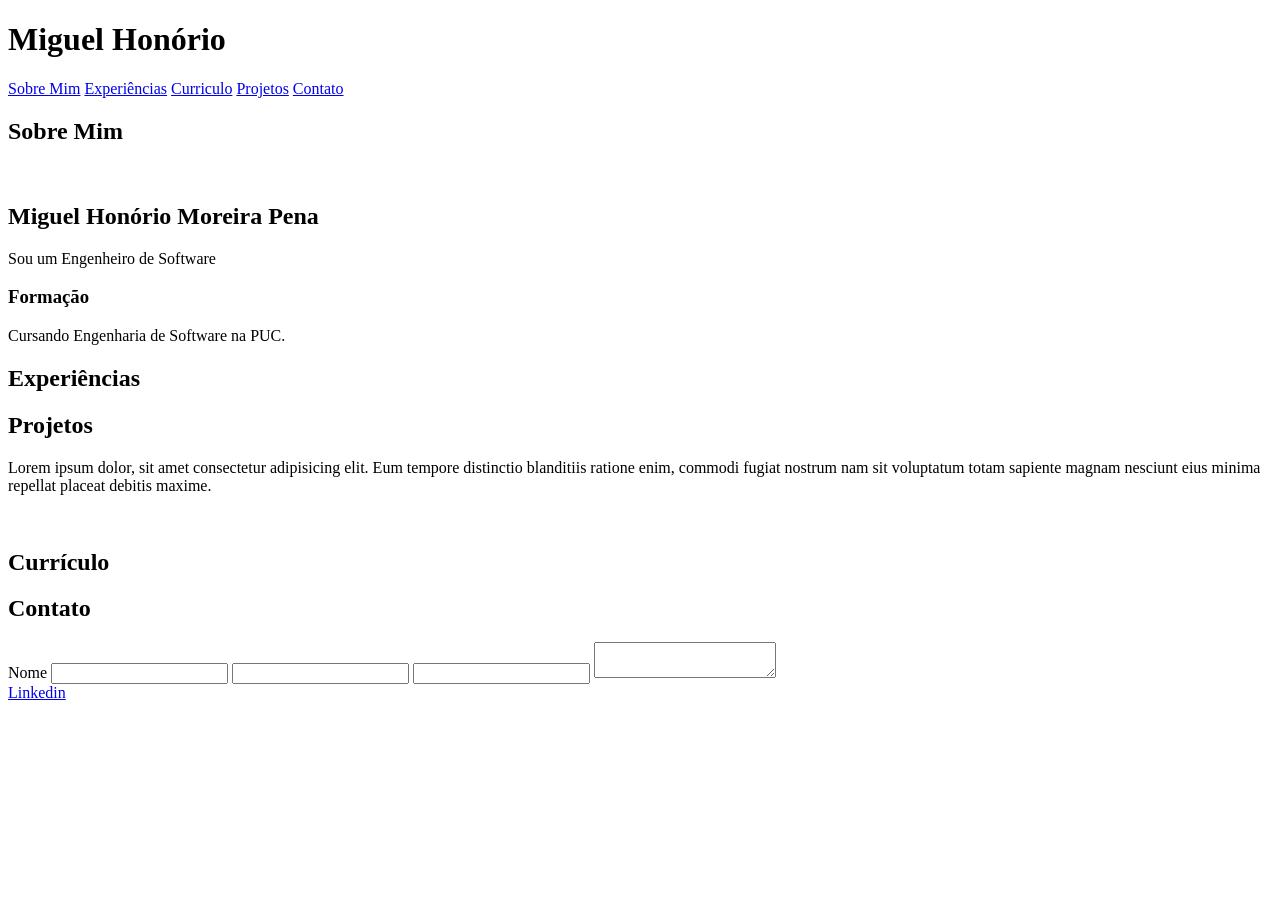
==== public/index.html @ 3c431a1f "Estrutura Inicial v1.0" ====
<!DOCTYPE html>
<html lang="en">
<head>
    <meta charset="UTF-8">
    <meta name="viewport" content="width=device-width, initial-scale=1.0">
    <title>Miguel Honorio Moreira Pena</title>

    <link rel="stylesheet" href="assets/css/style.css">
    <script src="assets/js/script.js" defer></script>
</head>
<body>
    <header>
        <h1>Miguel Honório</h1>
        <nav>
            <a href="#sobre-mim">Sobre Mim</a>
            <a href="#experiencias">Experiências</a>
            <a href="#curriculo">Curriculo</a>
            <a href="#meus-projetos">Projetos</a>
            <a href="#meu-contato">Contato</a>
        </nav>
    </header>

    <main>
        <section id="sobre-mim">
            <h2>Sobre Mim</h2>
            <img src="" alt="">
            <h2>Miguel Honório Moreira Pena</h2>
            <p>Sou um Engenheiro de Software</p>
            <h3>Formação</h3>
            <p>Cursando Engenharia de Software na PUC.</p>
        </section>

        <section id="experiencia">
            <h2>Experiências</h2>
            <div></div>
        </section>

        <section id="meus-projetos">
            <h2>Projetos</h2>
            <p>Lorem ipsum dolor, sit amet consectetur adipisicing elit. Eum tempore distinctio blanditiis ratione enim, commodi fugiat nostrum nam sit voluptatum totam sapiente magnam nesciunt eius minima repellat placeat debitis maxime.</p>
            <div>
                <img src="" alt="">
                <div>
                    <h3></h3>
                    <p></p>
                </div>
            </div>
        </section>
        
        <section id="curriculo">
            <h2>Currículo</h2>
        </section>

        <section id="meu-contato">
            <h2>Contato</h2>
            <form>
                <label for="nome">Nome</label>
                <input type="text" name="name" id="nome" required>
                <label for="email"></label>
                <input type="email" name="email" id="email" required>
                <label for="telefone"></label>
                <input type="tel" name="telefone" id="telefone" required>
                <label for="mensagem"></label>
                <textarea name="mensagem" id="mensagem" required></textarea>
            </form>
            <a href="www.linkedin.com/in/miguel-honorio">Linkedin</a>
        </section>
    </main>

    <footer>

    </footer>
</body>
</html>
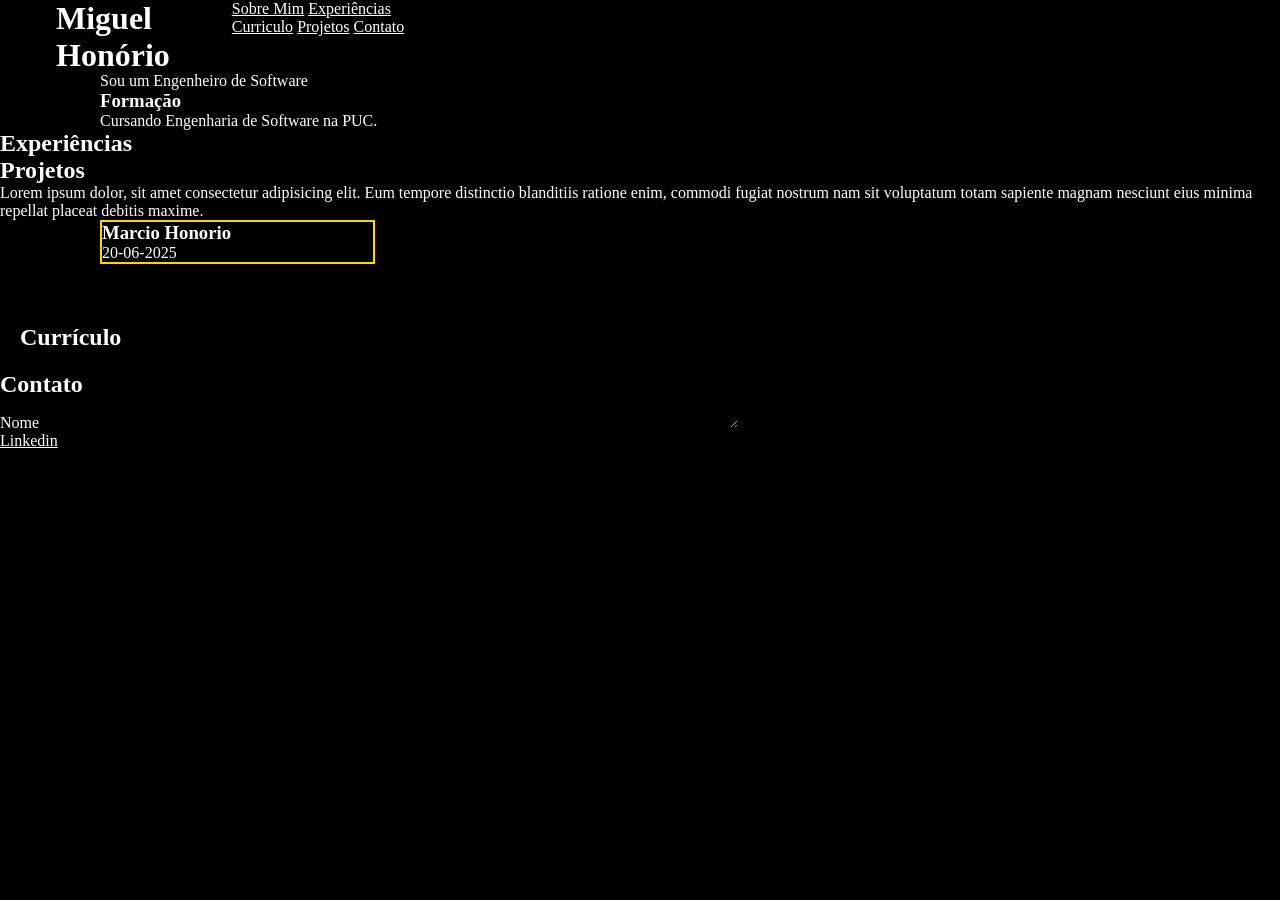
==== commit eef13e10: "Estrutura Inicial v1.2 Aula" ====
--- a/public/index.html
+++ b/public/index.html
@@ -11,23 +11,27 @@
 <body>
     <header>
         <h1>Miguel Honório</h1>
-        <nav>
-            <a href="#sobre-mim">Sobre Mim</a>
-            <a href="#experiencias">Experiências</a>
-            <a href="#curriculo">Curriculo</a>
-            <a href="#meus-projetos">Projetos</a>
-            <a href="#meu-contato">Contato</a>
-        </nav>
+        <div id="op-cabecario">
+            <nav>
+                <a href="#sobre-mim">Sobre Mim</a>
+                <a href="#experiencias">Experiências</a>
+                <a href="#curriculo">Curriculo</a>
+                <a href="#meus-projetos">Projetos</a>
+                <a href="#meu-contato">Contato</a>
+            </nav>
+        </div>
     </header>
 
     <main>
         <section id="sobre-mim">
-            <h2>Sobre Mim</h2>
-            <img src="" alt="">
-            <h2>Miguel Honório Moreira Pena</h2>
-            <p>Sou um Engenheiro de Software</p>
-            <h3>Formação</h3>
-            <p>Cursando Engenharia de Software na PUC.</p>
+            <div class="wrap">                
+                <h2>Sobre Mim</h2>
+                <img src="" alt="">
+                <h2>Miguel Honório Moreira Pena</h2>
+                <p>Sou um Engenheiro de Software</p>
+                <h3>Formação</h3>
+                <p>Cursando Engenharia de Software na PUC.</p>
+            </div>
         </section>
 
         <section id="experiencia">
@@ -38,12 +42,18 @@
         <section id="meus-projetos">
             <h2>Projetos</h2>
             <p>Lorem ipsum dolor, sit amet consectetur adipisicing elit. Eum tempore distinctio blanditiis ratione enim, commodi fugiat nostrum nam sit voluptatum totam sapiente magnam nesciunt eius minima repellat placeat debitis maxime.</p>
-            <div>
-                <img src="" alt="">
-                <div>
-                    <h3></h3>
-                    <p></p>
+            <div class="cards wrap">
+                <div class="card">
+                    <img src="" alt="">
+                    <div>
+                        <h3>Marcio Honorio</h3>
+                        <p>20-06-2025</p>
+                    </div>
                 </div>
+                <div></div>
+                <div></div>
+                <div></div>
+                <div></div>
             </div>
         </section>
         
--- a/public/assets/css/style.css
+++ b/public/assets/css/style.css
@@ -0,0 +1,57 @@
+;:root {
+    --titulo-font: font-family: "Dosis", sans-serif;
+}
+
+* {
+    border: 0;
+    margin: 0;
+    padding: 0;
+    background-color: black;
+    color: #fff;
+
+    box-sizing: border-box;
+}
+
+.wrap {
+    padding: 0 100px;
+}
+
+/* ------------------------- HEADER ------------------------- */
+
+header {
+    position: fixed;
+    
+    display: flex;
+    gap: 50px;
+
+    padding: 0 56px;
+
+}
+
+#op-cabecario {
+    display: grid;
+    grid-template-columns: 1fr 1fr 1fr 1fr 1fr;
+    gap: 10px;
+}
+
+/* ------------------------- PROJETOS ------------------------- */
+
+.cards {
+    display: grid;
+    grid-template-columns: 1fr 1fr 1fr 1f 1f;
+    gap: 10px;
+}
+
+.card {
+    display: flex;
+    border: 2px solid gold;
+    max-width: 275px;
+
+}
+
+
+/* ------------------------- CURRICULO ------------------------- */
+
+#curriculo {
+    padding: 20px;
+}
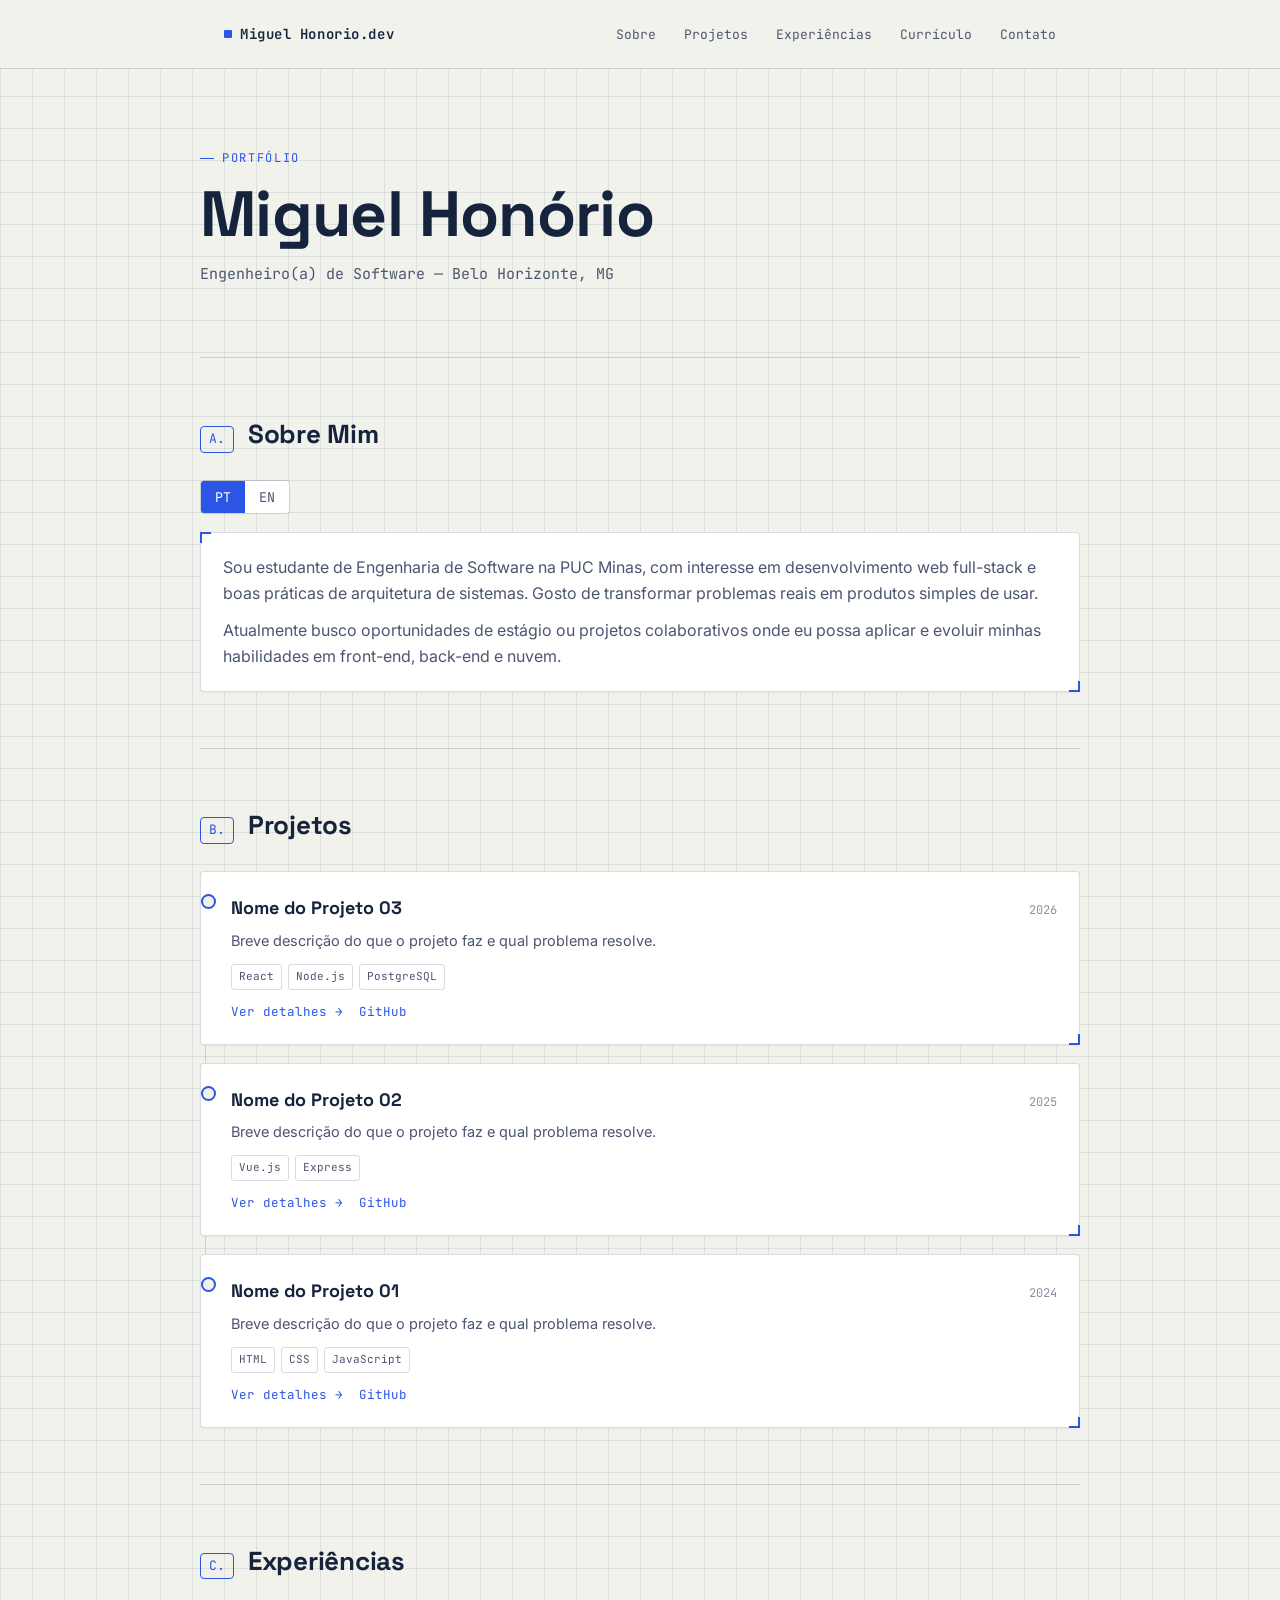
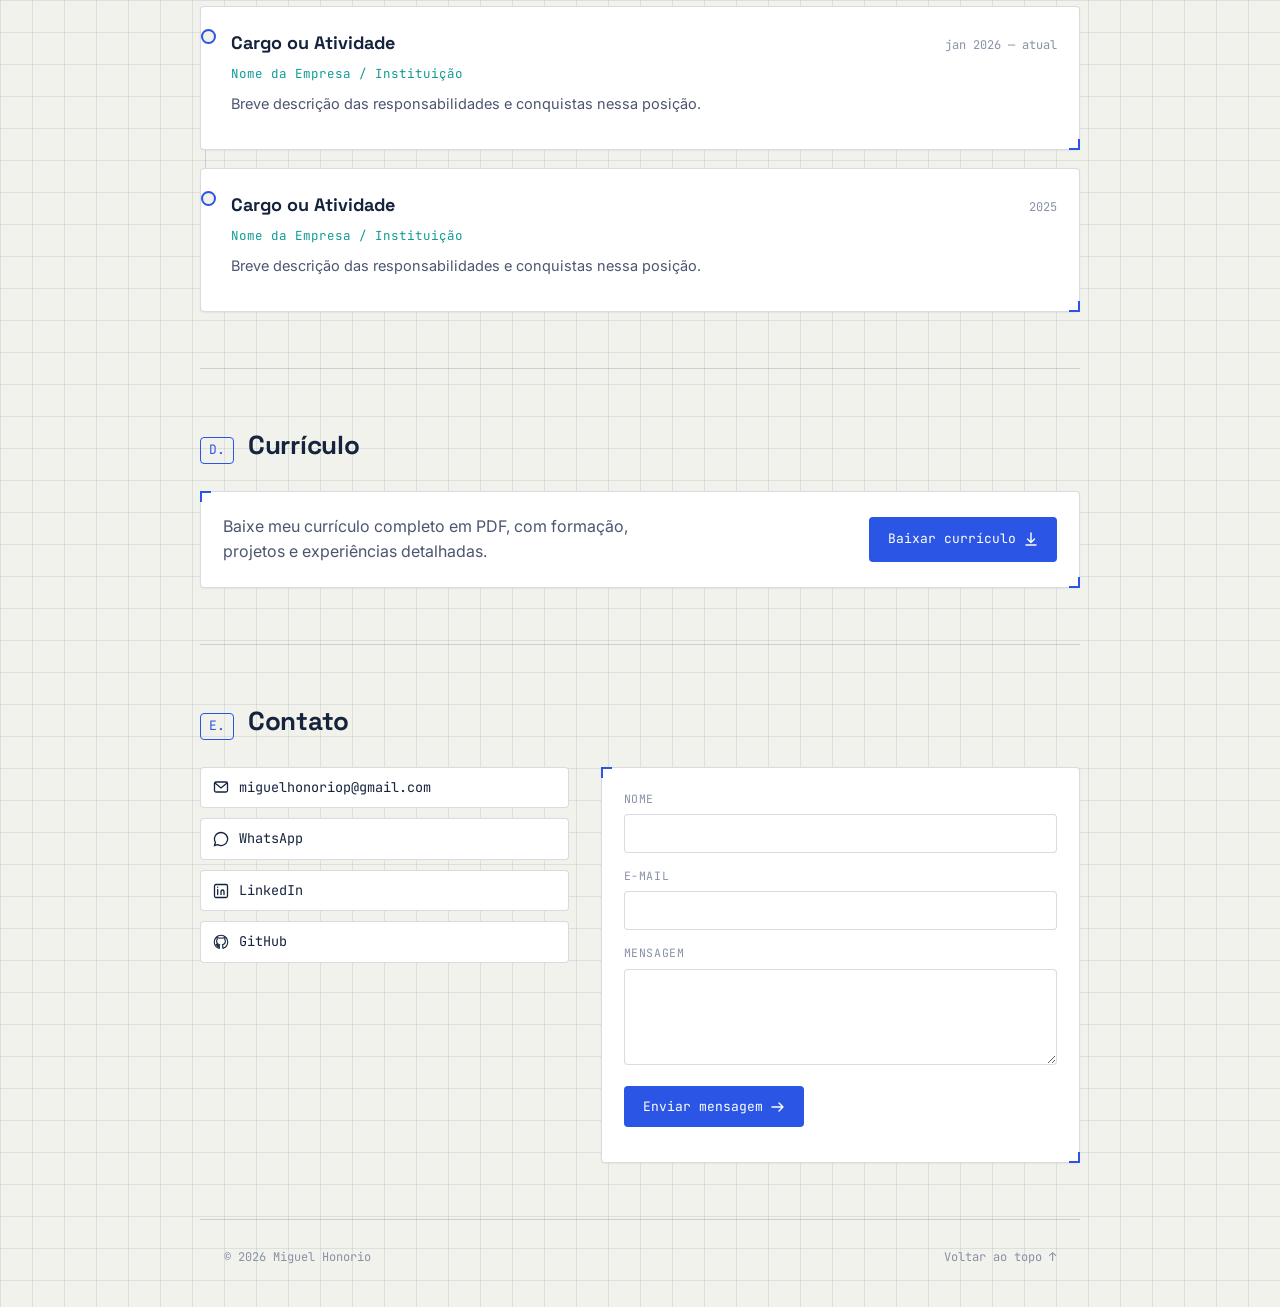
==== commit 075ac085: "Sprint II v1.0" ====
--- a/public/index.html
+++ b/public/index.html
@@ -1,84 +1,235 @@
 <!DOCTYPE html>
-<html lang="en">
+<html lang="pt-BR">
 <head>
-    <meta charset="UTF-8">
-    <meta name="viewport" content="width=device-width, initial-scale=1.0">
-    <title>Miguel Honorio Moreira Pena</title>
-
-    <link rel="stylesheet" href="assets/css/style.css">
-    <script src="assets/js/script.js" defer></script>
+<meta charset="UTF-8">
+<meta name="viewport" content="width=device-width, initial-scale=1.0">
+<title>Seu Nome — Portfólio</title>
+<meta name="description" content="Portfólio profissional de Seu Nome, engenheiro(a) de software.">
+<link rel="stylesheet" href="assets/css/style.css">
 </head>
 <body>
-    <header>
-        <h1>Miguel Honório</h1>
-        <div id="op-cabecario">
-            <nav>
-                <a href="#sobre-mim">Sobre Mim</a>
-                <a href="#experiencias">Experiências</a>
-                <a href="#curriculo">Curriculo</a>
-                <a href="#meus-projetos">Projetos</a>
-                <a href="#meu-contato">Contato</a>
-            </nav>
-        </div>
-    </header>
-
-    <main>
-        <section id="sobre-mim">
-            <div class="wrap">                
-                <h2>Sobre Mim</h2>
-                <img src="" alt="">
-                <h2>Miguel Honório Moreira Pena</h2>
-                <p>Sou um Engenheiro de Software</p>
-                <h3>Formação</h3>
-                <p>Cursando Engenharia de Software na PUC.</p>
-            </div>
-        </section>
-
-        <section id="experiencia">
-            <h2>Experiências</h2>
-            <div></div>
-        </section>
-
-        <section id="meus-projetos">
-            <h2>Projetos</h2>
-            <p>Lorem ipsum dolor, sit amet consectetur adipisicing elit. Eum tempore distinctio blanditiis ratione enim, commodi fugiat nostrum nam sit voluptatum totam sapiente magnam nesciunt eius minima repellat placeat debitis maxime.</p>
-            <div class="cards wrap">
-                <div class="card">
-                    <img src="" alt="">
-                    <div>
-                        <h3>Marcio Honorio</h3>
-                        <p>20-06-2025</p>
-                    </div>
-                </div>
-                <div></div>
-                <div></div>
-                <div></div>
-                <div></div>
-            </div>
-        </section>
-        
-        <section id="curriculo">
-            <h2>Currículo</h2>
-        </section>
-
-        <section id="meu-contato">
-            <h2>Contato</h2>
-            <form>
-                <label for="nome">Nome</label>
-                <input type="text" name="name" id="nome" required>
-                <label for="email"></label>
-                <input type="email" name="email" id="email" required>
-                <label for="telefone"></label>
-                <input type="tel" name="telefone" id="telefone" required>
-                <label for="mensagem"></label>
-                <textarea name="mensagem" id="mensagem" required></textarea>
-            </form>
-            <a href="www.linkedin.com/in/miguel-honorio">Linkedin</a>
-        </section>
-    </main>
-
-    <footer>
-
-    </footer>
+
+  <!-- CABEÇALHO -->
+  <header class="site-header" id="site-header">
+    <div class="wrap">
+      <a href="index.html" class="logo"><span class="dot"></span>Miguel Honorio.dev</a>
+      <nav>
+        <ul class="nav-links">
+          <li><a href="#sobre">Sobre</a></li>
+          <li><a href="#projetos">Projetos</a></li>
+          <li><a href="#experiencias">Experiências</a></li>
+          <li><a href="#curriculo">Currículo</a></li>
+          <li><a href="#contato">Contato</a></li>
+        </ul>
+      </nav>
+      <button class="nav-toggle" id="nav-toggle" aria-label="Abrir menu" aria-expanded="false">
+        <svg width="18" height="18" viewBox="0 0 18 18" fill="none"><path d="M2 5h14M2 9h14M2 13h14" stroke="currentColor" stroke-width="1.5" stroke-linecap="round"/></svg>
+      </button>
+    </div>
+  </header>
+
+  <!-- PORTIFÓLIO / NOME -->
+  <section class="hero wrap">
+    <span class="eyebrow">Portfólio</span>
+    <h1>Miguel Honório</h1>
+    <p class="role">Engenheiro(a) de Software — Belo Horizonte, MG</p>
+  </section>
+
+  <!-- SOBRE MIM -->
+  <section class="sheet wrap" id="sobre">
+    <div class="sheet-head">
+      <span class="sheet-index">A.</span>
+      <h2>Sobre Mim</h2>
+    </div>
+
+    <div class="lang-toggle" role="group" aria-label="Idioma da apresentação">
+      <button type="button" class="active" data-lang="pt">PT</button>
+      <button type="button" data-lang="en">EN</button>
+    </div>
+
+    <div class="card">
+      <div class="about-text" data-lang-content="pt">
+        <p>Sou estudante de Engenharia de Software na PUC Minas, com interesse em desenvolvimento
+        web full-stack e boas práticas de arquitetura de sistemas. Gosto de transformar problemas
+        reais em produtos simples de usar.</p>
+        <p>Atualmente busco oportunidades de estágio ou projetos colaborativos onde eu possa
+        aplicar e evoluir minhas habilidades em front-end, back-end e nuvem.</p>
+      </div>
+      <div class="about-text" data-lang-content="en" hidden>
+        <p>I'm a Software Engineering student at PUC Minas, interested in full-stack web
+        development and solid system architecture practices. I enjoy turning real problems into
+        products that are simple to use.</p>
+        <p>I'm currently looking for internship opportunities or collaborative projects where I
+        can apply and grow my front-end, back-end, and cloud skills.</p>
+      </div>
+    </div>
+  </section>
+
+  <!-- PROJETOS -->
+  <section class="sheet wrap" id="projetos">
+    <div class="sheet-head">
+      <span class="sheet-index">B.</span>
+      <h2>Projetos</h2>
+    </div>
+
+    <div class="timeline">
+
+      <article class="timeline-item card">
+        <div class="item-top">
+          <h3>Nome do Projeto 03</h3>
+          <span class="item-period">2026</span>
+        </div>
+        <p class="item-desc">Breve descrição do que o projeto faz e qual problema resolve.</p>
+        <div class="tags">
+          <span class="tag">React</span>
+          <span class="tag">Node.js</span>
+          <span class="tag">PostgreSQL</span>
+        </div>
+        <div class="card-links">
+          <a href="projeto.html">Ver detalhes →</a>
+          <a href="https://github.com/seu-usuario" target="_blank" rel="noopener">GitHub</a>
+        </div>
+      </article>
+
+      <article class="timeline-item card">
+        <div class="item-top">
+          <h3>Nome do Projeto 02</h3>
+          <span class="item-period">2025</span>
+        </div>
+        <p class="item-desc">Breve descrição do que o projeto faz e qual problema resolve.</p>
+        <div class="tags">
+          <span class="tag">Vue.js</span>
+          <span class="tag">Express</span>
+        </div>
+        <div class="card-links">
+          <a href="projeto.html">Ver detalhes →</a>
+          <a href="https://github.com/seu-usuario" target="_blank" rel="noopener">GitHub</a>
+        </div>
+      </article>
+
+      <article class="timeline-item card">
+        <div class="item-top">
+          <h3>Nome do Projeto 01</h3>
+          <span class="item-period">2024</span>
+        </div>
+        <p class="item-desc">Breve descrição do que o projeto faz e qual problema resolve.</p>
+        <div class="tags">
+          <span class="tag">HTML</span>
+          <span class="tag">CSS</span>
+          <span class="tag">JavaScript</span>
+        </div>
+        <div class="card-links">
+          <a href="projeto.html">Ver detalhes →</a>
+          <a href="https://github.com/seu-usuario" target="_blank" rel="noopener">GitHub</a>
+        </div>
+      </article>
+
+    </div>
+  </section>
+
+  <!-- EXPERIÊNCIAS -->
+  <section class="sheet wrap" id="experiencias">
+    <div class="sheet-head">
+      <span class="sheet-index">C.</span>
+      <h2>Experiências</h2>
+    </div>
+
+    <div class="timeline">
+
+      <article class="timeline-item card">
+        <div class="item-top">
+          <h3>Cargo ou Atividade</h3>
+          <span class="item-period">jan 2026 — atual</span>
+        </div>
+        <p class="item-sub">Nome da Empresa / Instituição</p>
+        <p class="item-desc">Breve descrição das responsabilidades e conquistas nessa posição.</p>
+      </article>
+
+      <article class="timeline-item card">
+        <div class="item-top">
+          <h3>Cargo ou Atividade</h3>
+          <span class="item-period">2025</span>
+        </div>
+        <p class="item-sub">Nome da Empresa / Instituição</p>
+        <p class="item-desc">Breve descrição das responsabilidades e conquistas nessa posição.</p>
+      </article>
+
+    </div>
+  </section>
+
+  <!-- CURRÍCULO -->
+  <section class="sheet wrap" id="curriculo">
+    <div class="sheet-head">
+      <span class="sheet-index">D.</span>
+      <h2>Currículo</h2>
+    </div>
+
+    <div class="card resume-card">
+      <p>Baixe meu currículo completo em PDF, com formação, projetos e experiências detalhadas.</p>
+      <a class="btn btn-primary" href="assets/doc/Miguel Honorio - Curriculum Vitae.pdf" download>
+        Baixar currículo
+        <svg width="14" height="14" viewBox="0 0 14 14" fill="none"><path d="M7 1v9M3.5 7 7 10.5 10.5 7M2 13h10" stroke="currentColor" stroke-width="1.4" stroke-linecap="round" stroke-linejoin="round"/></svg>
+      </a>
+    </div>
+  </section>
+
+  <!-- CONTATO -->
+  <section class="sheet wrap" id="contato">
+    <div class="sheet-head">
+      <span class="sheet-index">E.</span>
+      <h2>Contato</h2>
+    </div>
+
+    <div class="contact-grid">
+      <div class="contact-icons">
+        <a href="mailto:miguelhonoriop@gmail.com">
+          <svg width="16" height="16" viewBox="0 0 16 16" fill="none"><rect x="1.5" y="3" width="13" height="10" rx="1.5" stroke="currentColor" stroke-width="1.3"/><path d="m2 4 6 5 6-5" stroke="currentColor" stroke-width="1.3" stroke-linecap="round"/></svg>
+          miguelhonoriop@gmail.com
+        </a>
+        <a href="https://wa.me/5531986822117" target="_blank" rel="noopener">
+          <svg width="16" height="16" viewBox="0 0 16 16" fill="none"><path d="M8 1.5a6.5 6.5 0 0 0-5.6 9.8L1.5 14.5l3.3-.9A6.5 6.5 0 1 0 8 1.5Z" stroke="currentColor" stroke-width="1.3"/></svg>
+          WhatsApp
+        </a>
+        <a href="https://www.linkedin.com/in/miguel-honorio/" target="_blank" rel="noopener">
+          <svg width="16" height="16" viewBox="0 0 16 16" fill="none"><rect x="1.5" y="1.5" width="13" height="13" rx="1.5" stroke="currentColor" stroke-width="1.3"/><path d="M4.7 6.5v5M4.7 4.2v.1M8 11.5V8.7c0-1 .6-1.7 1.6-1.7 1 0 1.4.7 1.4 1.7v2.8" stroke="currentColor" stroke-width="1.3" stroke-linecap="round"/></svg>
+          LinkedIn
+        </a>
+        <a href="https://github.com/MycolH" target="_blank" rel="noopener">
+          <svg width="16" height="16" viewBox="0 0 16 16" fill="none"><path d="M8 1.3A6.7 6.7 0 0 0 1.3 8c0 3 1.9 5.4 4.6 6.3.3.1.5-.1.5-.4v-1.4c-1.9.4-2.3-.8-2.3-.8-.3-.8-.7-1-.7-1-.6-.4 0-.4 0-.4.7 0 1 .7 1 .7.6 1 1.5.7 1.9.6.1-.5.3-.7.4-.9-1.5-.2-3.1-.8-3.1-3.4 0-.8.3-1.4.7-1.9-.1-.2-.3-.9.1-1.9 0 0 .6-.2 1.9.7a6.6 6.6 0 0 1 3.4 0c1.3-.9 1.9-.7 1.9-.7.4 1 .2 1.7.1 1.9.4.5.7 1.1.7 1.9 0 2.6-1.6 3.2-3.1 3.4.2.2.5.6.5 1.3v1.9c0 .3.2.5.5.4A6.7 6.7 0 0 0 14.7 8 6.7 6.7 0 0 0 8 1.3Z" stroke="currentColor" stroke-width="1.1" stroke-linejoin="round"/></svg>
+          GitHub
+        </a>
+      </div>
+
+      <form class="card" id="contact-form" novalidate>
+        <div class="form-field">
+          <label for="name">Nome</label>
+          <input type="text" id="name" name="name" required autocomplete="name">
+        </div>
+        <div class="form-field">
+          <label for="email">E-mail</label>
+          <input type="email" id="email" name="email" required autocomplete="email">
+        </div>
+        <div class="form-field">
+          <label for="message">Mensagem</label>
+          <textarea id="message" name="message" required></textarea>
+        </div>
+        <button type="submit" class="btn btn-primary">
+          Enviar mensagem
+          <svg width="14" height="14" viewBox="0 0 14 14" fill="none"><path d="M1 7h11M8 3l4 4-4 4" stroke="currentColor" stroke-width="1.4" stroke-linecap="round" stroke-linejoin="round"/></svg>
+        </button>
+        <p class="form-note" id="form-note"></p>
+      </form>
+    </div>
+  </section>
+
+  <!-- FOOTER -->
+  <footer class="site-footer">
+    <div class="wrap">
+      <span>© 2026 Miguel Honorio</span>
+      <a href="#site-header">Voltar ao topo ↑</a>
+    </div>
+  </footer>
+
+  <script src="assets/js/script.js"></script>
 </body>
 </html>
--- a/public/assets/css/style.css
+++ b/public/assets/css/style.css
@@ -1,57 +1,582 @@
-;:root {
-    --titulo-font: font-family: "Dosis", sans-serif;
-}
-
-* {
-    border: 0;
-    margin: 0;
-    padding: 0;
-    background-color: black;
-    color: #fff;
-
-    box-sizing: border-box;
-}
+/* =========================================================
+   PORTFÓLIO — tema "prancheta técnica"
+   Paleta: papel de desenho + tinta azul de projeto
+   ========================================================= */
+
+@import url('https://fonts.googleapis.com/css2?family=Space+Grotesk:wght@500;600;700&family=Inter:wght@400;500;600&family=JetBrains+Mono:wght@400;500;600&display=swap');
+
+:root {
+  --paper: #F1F2EC;
+  --paper-line: rgba(22, 35, 61, 0.09);
+  --paper-line-strong: rgba(22, 35, 61, 0.16);
+  --ink: #16233D;
+  --ink-soft: #4C5670;
+  --ink-faint: #8891A5;
+  --white: #FFFFFF;
+  --blue: #2A55E5;
+  --blue-dark: #1B3AA8;
+  --teal: #0E9C93;
+  --card-shadow: 0 1px 2px rgba(22, 35, 61, 0.06);
+
+  --font-display: 'Space Grotesk', sans-serif;
+  --font-body: 'Inter', sans-serif;
+  --font-mono: 'JetBrains Mono', monospace;
+
+  --maxw: 880px;
+  --radius: 4px;
+}
+
+* { box-sizing: border-box; }
+
+html { scroll-behavior: smooth; }
+
+body {
+  margin: 0;
+  background:
+    linear-gradient(var(--paper-line) 1px, transparent 1px) 0 0 / 100% 32px,
+    linear-gradient(90deg, var(--paper-line) 1px, transparent 1px) 0 0 / 32px 100%,
+    var(--paper);
+  color: var(--ink);
+  font-family: var(--font-body);
+  font-size: 16px;
+  line-height: 1.6;
+  -webkit-font-smoothing: antialiased;
+}
+
+a { color: inherit; }
+
+img { max-width: 100%; display: block; }
+
+button, input, textarea { font-family: inherit; }
+
+:focus-visible {
+  outline: 2px solid var(--blue);
+  outline-offset: 3px;
+}
+
+@media (prefers-reduced-motion: reduce) {
+  * { animation: none !important; transition: none !important; }
+  html { scroll-behavior: auto; }
+}
+
+/* ---------- utilitários ---------- */
 
 .wrap {
-    padding: 0 100px;
-}
-
-/* ------------------------- HEADER ------------------------- */
-
-header {
-    position: fixed;
-    
+  max-width: var(--maxw);
+  margin: 0 auto;
+  padding: 0 24px;
+}
+
+.eyebrow {
+  font-family: var(--font-mono);
+  font-size: 12px;
+  letter-spacing: 0.14em;
+  text-transform: uppercase;
+  color: var(--blue);
+  display: inline-flex;
+  align-items: center;
+  gap: 8px;
+}
+
+.eyebrow::before {
+  content: '';
+  width: 14px;
+  height: 1px;
+  background: var(--blue);
+  display: inline-block;
+}
+
+/* ---------- cabeçalho / nav ---------- */
+
+.site-header {
+  position: sticky;
+  top: 0;
+  z-index: 50;
+  background: rgba(241, 242, 236, 0.92);
+  backdrop-filter: blur(6px);
+  border-bottom: 1px solid var(--paper-line-strong);
+}
+
+.site-header .wrap {
+  display: flex;
+  align-items: center;
+  justify-content: space-between;
+  height: 68px;
+}
+
+.logo {
+  font-family: var(--font-mono);
+  font-weight: 600;
+  font-size: 14px;
+  letter-spacing: 0.04em;
+  text-decoration: none;
+  color: var(--ink);
+  display: flex;
+  align-items: center;
+  gap: 8px;
+}
+
+.logo .dot {
+  width: 8px;
+  height: 8px;
+  background: var(--blue);
+  border-radius: 1px;
+  display: inline-block;
+}
+
+.nav-links {
+  display: flex;
+  gap: 28px;
+  list-style: none;
+  margin: 0;
+  padding: 0;
+}
+
+.nav-links a {
+  font-family: var(--font-mono);
+  font-size: 13px;
+  text-decoration: none;
+  color: var(--ink-soft);
+  transition: color 0.15s ease;
+}
+
+.nav-links a:hover { color: var(--blue); }
+
+.nav-toggle {
+  display: none;
+  background: none;
+  border: 1px solid var(--paper-line-strong);
+  border-radius: var(--radius);
+  width: 38px;
+  height: 38px;
+  cursor: pointer;
+  color: var(--ink);
+}
+
+/* ---------- hero ---------- */
+
+.hero {
+  padding: 72px 0 56px;
+  border-bottom: 1px solid var(--paper-line-strong);
+}
+
+.hero h1 {
+  font-family: var(--font-display);
+  font-size: clamp(40px, 7vw, 64px);
+  line-height: 1.02;
+  margin: 14px 0 12px;
+  letter-spacing: -0.01em;
+}
+
+.hero .role {
+  font-family: var(--font-mono);
+  font-size: 15px;
+  color: var(--ink-soft);
+}
+
+/* ---------- sheet section (label A / B / C...) ---------- */
+
+.sheet {
+  padding: 56px 0;
+  border-bottom: 1px solid var(--paper-line-strong);
+}
+
+.sheet-head {
+  display: flex;
+  align-items: baseline;
+  gap: 14px;
+  margin-bottom: 24px;
+}
+
+.sheet-index {
+  font-family: var(--font-mono);
+  font-size: 13px;
+  color: var(--blue);
+  border: 1px solid var(--blue);
+  border-radius: var(--radius);
+  padding: 2px 8px;
+  flex: none;
+}
+
+.sheet-head h2 {
+  font-family: var(--font-display);
+  font-size: 26px;
+  margin: 0;
+  letter-spacing: -0.01em;
+}
+
+/* ---------- card com marcas de canto (drafting corners) ---------- */
+
+.card {
+  position: relative;
+  background: var(--white);
+  border: 1px solid var(--paper-line-strong);
+  border-radius: var(--radius);
+  box-shadow: var(--card-shadow);
+  padding: 22px;
+}
+
+.card::before,
+.card::after {
+  content: '';
+  position: absolute;
+  width: 9px;
+  height: 9px;
+  border-top: 2px solid var(--blue);
+  border-left: 2px solid var(--blue);
+  top: -1px;
+  left: -1px;
+}
+
+.card::after {
+  top: auto;
+  left: auto;
+  bottom: -1px;
+  right: -1px;
+  border-top: none;
+  border-left: none;
+  border-bottom: 2px solid var(--blue);
+  border-right: 2px solid var(--blue);
+}
+
+/* ---------- sobre mim ---------- */
+
+.lang-toggle {
+  display: inline-flex;
+  border: 1px solid var(--paper-line-strong);
+  border-radius: var(--radius);
+  overflow: hidden;
+  margin-bottom: 18px;
+  font-family: var(--font-mono);
+  font-size: 12px;
+}
+
+.lang-toggle button {
+  border: none;
+  background: var(--white);
+  color: var(--ink-soft);
+  padding: 7px 14px;
+  cursor: pointer;
+}
+
+.lang-toggle button.active {
+  background: var(--blue);
+  color: var(--white);
+}
+
+.about-text[hidden] { display: none; }
+
+.about-text p { margin: 0 0 12px; color: var(--ink-soft); }
+.about-text p:last-child { margin-bottom: 0; }
+
+/* ---------- timeline (projetos / experiências) ---------- */
+
+.timeline {
+  position: relative;
+  display: grid;
+  gap: 18px;
+}
+
+.timeline::before {
+  content: '';
+  position: absolute;
+  left: 5px;
+  top: 6px;
+  bottom: 6px;
+  width: 1px;
+  background: var(--paper-line-strong);
+}
+
+.timeline-item {
+  position: relative;
+  padding-left: 30px;
+}
+
+.timeline-item::before {
+  content: '';
+  position: absolute;
+  left: 0px;
+  top: 22px;
+  width: 11px;
+  height: 11px;
+  border-radius: 50%;
+  background: var(--paper);
+  border: 2px solid var(--blue);
+}
+
+.item-top {
+  display: flex;
+  flex-wrap: wrap;
+  align-items: baseline;
+  justify-content: space-between;
+  gap: 8px;
+  margin-bottom: 6px;
+}
+
+.item-top h3 {
+  font-family: var(--font-display);
+  font-size: 18px;
+  margin: 0;
+}
+
+.item-period {
+  font-family: var(--font-mono);
+  font-size: 12px;
+  color: var(--ink-faint);
+}
+
+.item-sub {
+  font-family: var(--font-mono);
+  font-size: 12.5px;
+  color: var(--teal);
+  margin: 0 0 8px;
+}
+
+.item-desc {
+  color: var(--ink-soft);
+  margin: 0 0 12px;
+  font-size: 14.5px;
+}
+
+.tags {
+  display: flex;
+  flex-wrap: wrap;
+  gap: 6px;
+  margin-bottom: 12px;
+}
+
+.tag {
+  font-family: var(--font-mono);
+  font-size: 11px;
+  color: var(--ink-soft);
+  border: 1px solid var(--paper-line-strong);
+  border-radius: 3px;
+  padding: 3px 7px;
+}
+
+.card-links {
+  display: flex;
+  gap: 16px;
+  flex-wrap: wrap;
+}
+
+.card-links a {
+  font-family: var(--font-mono);
+  font-size: 12.5px;
+  color: var(--blue);
+  text-decoration: none;
+  display: inline-flex;
+  align-items: center;
+  gap: 5px;
+}
+
+.card-links a:hover { text-decoration: underline; }
+
+/* ---------- currículo ---------- */
+
+.resume-card {
+  display: flex;
+  align-items: center;
+  justify-content: space-between;
+  gap: 16px;
+  flex-wrap: wrap;
+}
+
+.resume-card p { margin: 0; color: var(--ink-soft); max-width: 46ch; }
+
+/* ---------- botões ---------- */
+
+.btn {
+  font-family: var(--font-mono);
+  font-size: 13px;
+  text-decoration: none;
+  border-radius: var(--radius);
+  padding: 11px 18px;
+  display: inline-flex;
+  align-items: center;
+  gap: 8px;
+  cursor: pointer;
+  border: 1px solid transparent;
+  transition: transform 0.12s ease, background 0.15s ease;
+}
+
+.btn-primary {
+  background: var(--blue);
+  color: var(--white);
+}
+
+.btn-primary:hover { background: var(--blue-dark); }
+
+.btn-ghost {
+  background: transparent;
+  border-color: var(--paper-line-strong);
+  color: var(--ink);
+}
+
+.btn-ghost:hover { border-color: var(--blue); color: var(--blue); }
+
+.btn:active { transform: translateY(1px); }
+
+/* ---------- contato ---------- */
+
+.contact-grid {
+  display: grid;
+  grid-template-columns: 1fr 1.3fr;
+  gap: 32px;
+}
+
+.contact-icons {
+  display: grid;
+  gap: 10px;
+  align-content: start;
+}
+
+.contact-icons a {
+  display: flex;
+  align-items: center;
+  gap: 10px;
+  text-decoration: none;
+  color: var(--ink);
+  font-family: var(--font-mono);
+  font-size: 13.5px;
+  padding: 9px 12px;
+  border: 1px solid var(--paper-line-strong);
+  border-radius: var(--radius);
+  background: var(--white);
+  transition: border-color 0.15s ease, color 0.15s ease;
+}
+
+.contact-icons a:hover { border-color: var(--blue); color: var(--blue); }
+
+.contact-icons svg { flex: none; }
+
+.form-field { margin-bottom: 14px; }
+
+.form-field label {
+  display: block;
+  font-family: var(--font-mono);
+  font-size: 11.5px;
+  letter-spacing: 0.05em;
+  text-transform: uppercase;
+  color: var(--ink-faint);
+  margin-bottom: 6px;
+}
+
+.form-field input,
+.form-field textarea {
+  width: 100%;
+  border: 1px solid var(--paper-line-strong);
+  border-radius: var(--radius);
+  padding: 10px 12px;
+  font-size: 14.5px;
+  color: var(--ink);
+  background: var(--white);
+}
+
+.form-field textarea { resize: vertical; min-height: 96px; }
+
+.form-note {
+  font-size: 12.5px;
+  color: var(--ink-faint);
+  margin-top: 10px;
+}
+
+.form-note[data-state="ok"] { color: var(--teal); }
+
+/* ---------- rodapé ---------- */
+
+.site-footer {
+  padding: 28px 0 40px;
+}
+
+.site-footer .wrap {
+  display: flex;
+  justify-content: space-between;
+  align-items: center;
+  flex-wrap: wrap;
+  gap: 10px;
+  font-family: var(--font-mono);
+  font-size: 12px;
+  color: var(--ink-faint);
+}
+
+.site-footer a { color: var(--ink-faint); text-decoration: none; }
+.site-footer a:hover { color: var(--blue); }
+
+/* ---------- página de projeto individual ---------- */
+
+.project-hero {
+  padding: 48px 0 8px;
+}
+
+.back-link {
+  font-family: var(--font-mono);
+  font-size: 12.5px;
+  color: var(--ink-soft);
+  text-decoration: none;
+  display: inline-flex;
+  align-items: center;
+  gap: 6px;
+  margin-bottom: 22px;
+}
+
+.back-link:hover { color: var(--blue); }
+
+.project-hero h1 {
+  font-family: var(--font-display);
+  font-size: clamp(32px, 5vw, 46px);
+  margin: 6px 0 0;
+  letter-spacing: -0.01em;
+}
+
+.project-media {
+  aspect-ratio: 16 / 9;
+  width: 100%;
+  border-radius: var(--radius);
+  border: 1px solid var(--paper-line-strong);
+  background:
+    repeating-linear-gradient(45deg, var(--white), var(--white) 10px, #EAEAE2 10px, #EAEAE2 20px);
+  display: flex;
+  align-items: center;
+  justify-content: center;
+  color: var(--ink-faint);
+  font-family: var(--font-mono);
+  font-size: 13px;
+  text-align: center;
+  overflow: hidden;
+}
+
+.project-media img,
+.project-media video { width: 100%; height: 100%; object-fit: cover; }
+
+.tech-list {
+  display: flex;
+  flex-wrap: wrap;
+  gap: 8px;
+}
+
+.tech-list .tag { font-size: 12.5px; padding: 5px 10px; }
+
+/* ---------- responsivo ---------- */
+
+@media (max-width: 720px) {
+  .nav-links { display: none; }
+  .nav-toggle { display: inline-flex; align-items: center; justify-content: center; }
+
+  .site-header.nav-open .nav-links {
     display: flex;
-    gap: 50px;
-
-    padding: 0 56px;
-
-}
-
-#op-cabecario {
-    display: grid;
-    grid-template-columns: 1fr 1fr 1fr 1fr 1fr;
-    gap: 10px;
-}
-
-/* ------------------------- PROJETOS ------------------------- */
-
-.cards {
-    display: grid;
-    grid-template-columns: 1fr 1fr 1fr 1f 1f;
-    gap: 10px;
-}
-
-.card {
-    display: flex;
-    border: 2px solid gold;
-    max-width: 275px;
-
-}
-
-
-/* ------------------------- CURRICULO ------------------------- */
-
-#curriculo {
-    padding: 20px;
-}+    flex-direction: column;
+    position: absolute;
+    top: 68px;
+    left: 0;
+    right: 0;
+    background: var(--paper);
+    border-bottom: 1px solid var(--paper-line-strong);
+    padding: 16px 24px 22px;
+    gap: 16px;
+  }
+
+  .contact-grid { grid-template-columns: 1fr; }
+
+  .resume-card { flex-direction: column; align-items: flex-start; }
+}
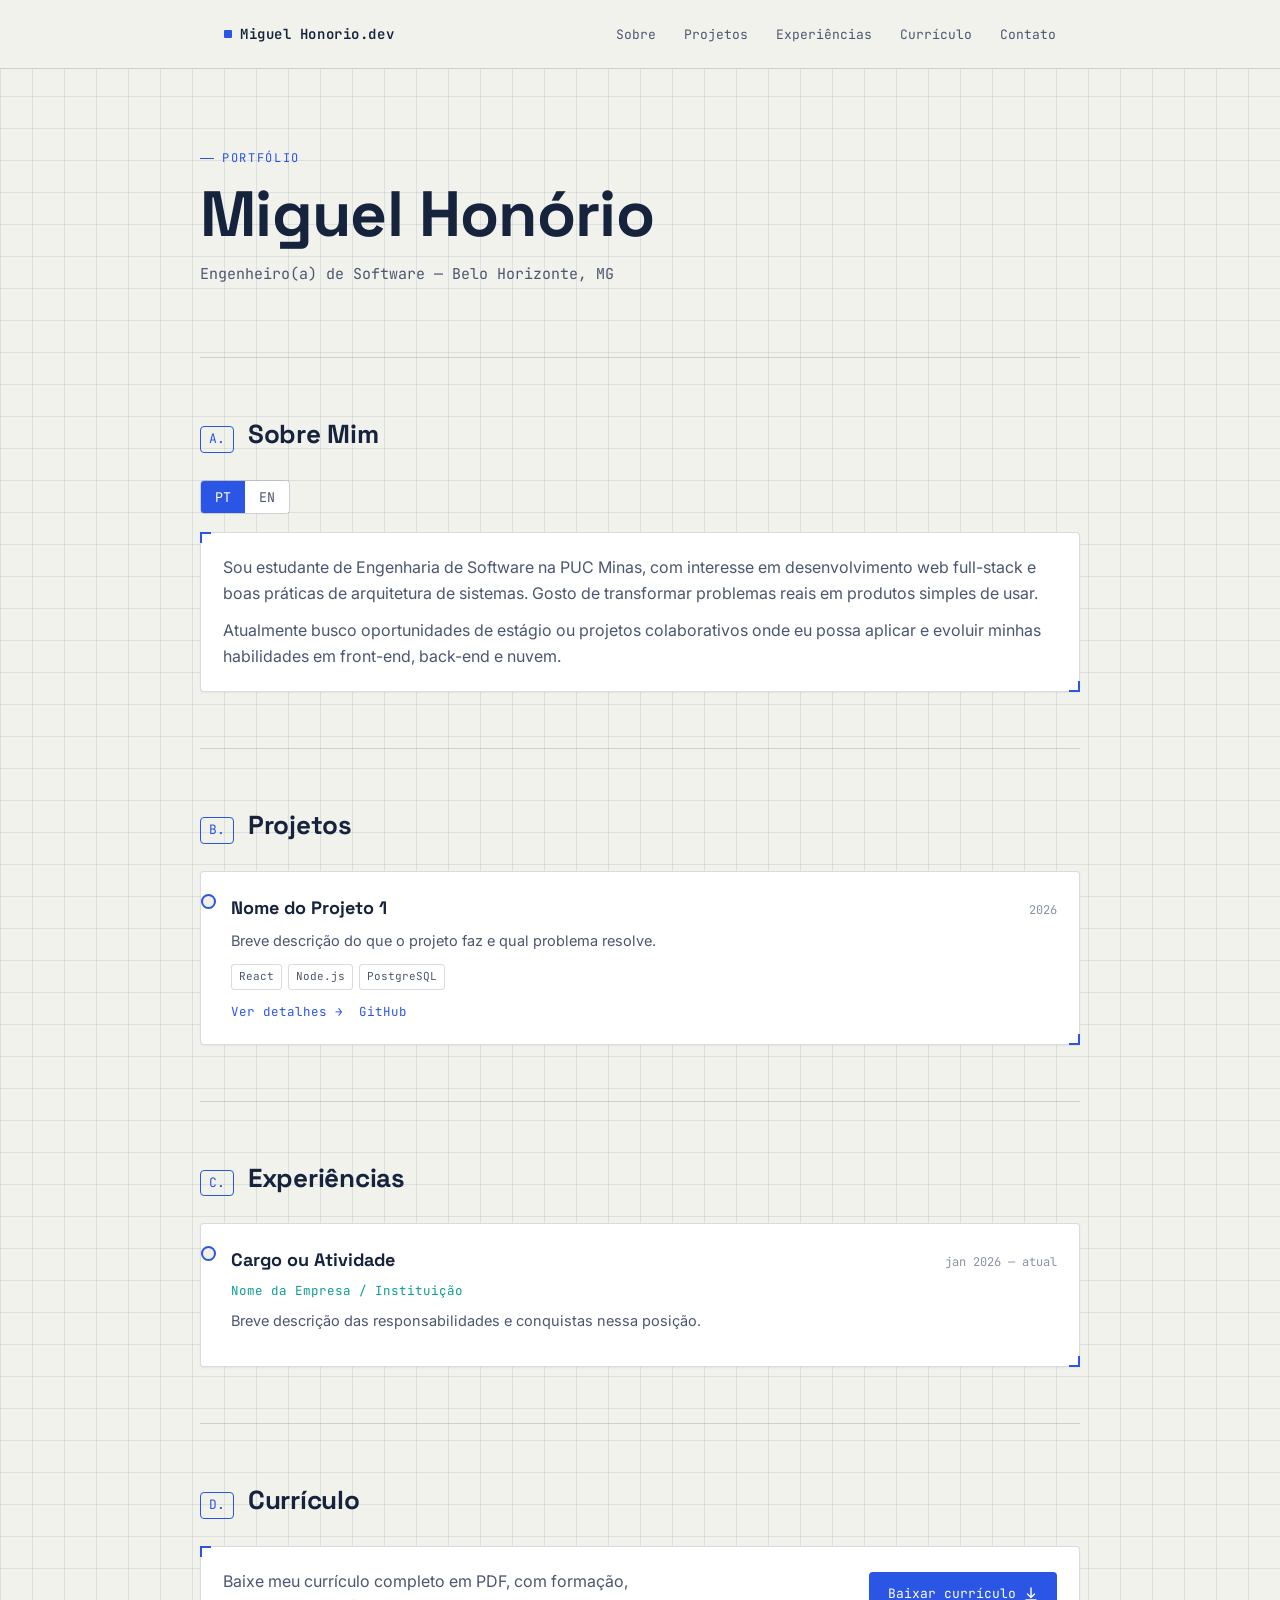
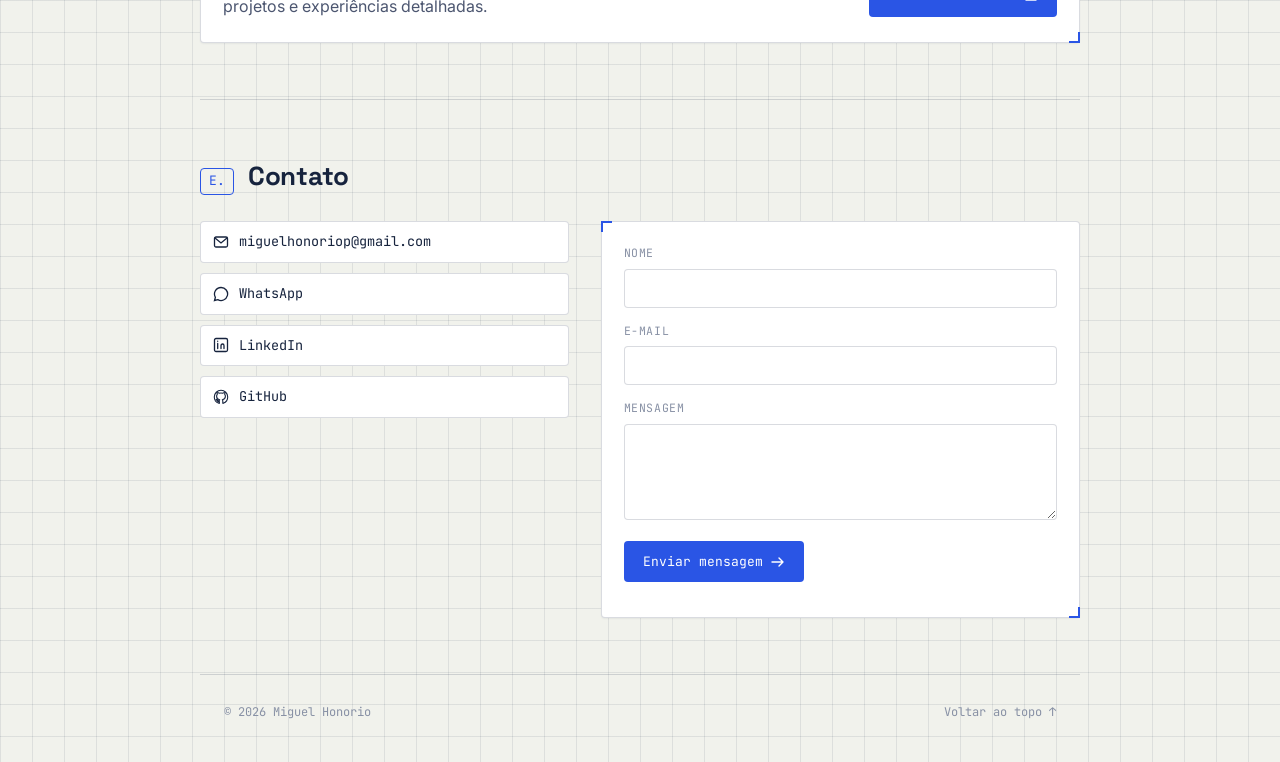
==== commit 5cbbe994: "Ajustes Sprint II Aula" ====
--- a/public/index.html
+++ b/public/index.html
@@ -3,7 +3,7 @@
 <head>
 <meta charset="UTF-8">
 <meta name="viewport" content="width=device-width, initial-scale=1.0">
-<title>Seu Nome — Portfólio</title>
+<title>Miguel — Portfólio</title>
 <meta name="description" content="Portfólio profissional de Seu Nome, engenheiro(a) de software.">
 <link rel="stylesheet" href="assets/css/style.css">
 </head>
@@ -71,12 +71,10 @@
       <span class="sheet-index">B.</span>
       <h2>Projetos</h2>
     </div>
-
     <div class="timeline">
-
       <article class="timeline-item card">
         <div class="item-top">
-          <h3>Nome do Projeto 03</h3>
+          <h3>Nome do Projeto 1</h3>
           <span class="item-period">2026</span>
         </div>
         <p class="item-desc">Breve descrição do que o projeto faz e qual problema resolve.</p>
@@ -90,40 +88,6 @@
           <a href="https://github.com/seu-usuario" target="_blank" rel="noopener">GitHub</a>
         </div>
       </article>
-
-      <article class="timeline-item card">
-        <div class="item-top">
-          <h3>Nome do Projeto 02</h3>
-          <span class="item-period">2025</span>
-        </div>
-        <p class="item-desc">Breve descrição do que o projeto faz e qual problema resolve.</p>
-        <div class="tags">
-          <span class="tag">Vue.js</span>
-          <span class="tag">Express</span>
-        </div>
-        <div class="card-links">
-          <a href="projeto.html">Ver detalhes →</a>
-          <a href="https://github.com/seu-usuario" target="_blank" rel="noopener">GitHub</a>
-        </div>
-      </article>
-
-      <article class="timeline-item card">
-        <div class="item-top">
-          <h3>Nome do Projeto 01</h3>
-          <span class="item-period">2024</span>
-        </div>
-        <p class="item-desc">Breve descrição do que o projeto faz e qual problema resolve.</p>
-        <div class="tags">
-          <span class="tag">HTML</span>
-          <span class="tag">CSS</span>
-          <span class="tag">JavaScript</span>
-        </div>
-        <div class="card-links">
-          <a href="projeto.html">Ver detalhes →</a>
-          <a href="https://github.com/seu-usuario" target="_blank" rel="noopener">GitHub</a>
-        </div>
-      </article>
-
     </div>
   </section>
 
@@ -144,16 +108,6 @@
         <p class="item-sub">Nome da Empresa / Instituição</p>
         <p class="item-desc">Breve descrição das responsabilidades e conquistas nessa posição.</p>
       </article>
-
-      <article class="timeline-item card">
-        <div class="item-top">
-          <h3>Cargo ou Atividade</h3>
-          <span class="item-period">2025</span>
-        </div>
-        <p class="item-sub">Nome da Empresa / Instituição</p>
-        <p class="item-desc">Breve descrição das responsabilidades e conquistas nessa posição.</p>
-      </article>
-
     </div>
   </section>
 
@@ -200,25 +154,59 @@
         </a>
       </div>
 
-      <form class="card" id="contact-form" novalidate>
-        <div class="form-field">
-          <label for="name">Nome</label>
-          <input type="text" id="name" name="name" required autocomplete="name">
-        </div>
-        <div class="form-field">
-          <label for="email">E-mail</label>
-          <input type="email" id="email" name="email" required autocomplete="email">
-        </div>
-        <div class="form-field">
-          <label for="message">Mensagem</label>
-          <textarea id="message" name="message" required></textarea>
-        </div>
-        <button type="submit" class="btn btn-primary">
-          Enviar mensagem
-          <svg width="14" height="14" viewBox="0 0 14 14" fill="none"><path d="M1 7h11M8 3l4 4-4 4" stroke="currentColor" stroke-width="1.4" stroke-linecap="round" stroke-linejoin="round"/></svg>
-        </button>
-        <p class="form-note" id="form-note"></p>
-      </form>
+      <form
+  class="card"
+  id="contact-form"
+  action="https://formspree.io/f/xvkpjrzw"
+  method="POST"
+>
+  <div class="form-field">
+    <label for="name">Nome</label>
+    <input
+      type="text"
+      id="name"
+      name="name"
+      required
+      autocomplete="name"
+    >
+  </div>
+
+  <div class="form-field">
+    <label for="email">E-mail</label>
+    <input
+      type="email"
+      id="email"
+      name="email"
+      required
+      autocomplete="email"
+    >
+  </div>
+
+  <div class="form-field">
+    <label for="message">Mensagem</label>
+    <textarea
+      id="message"
+      name="message"
+      required
+    ></textarea>
+  </div>
+
+  <button type="submit" class="btn btn-primary">
+    Enviar mensagem
+    <svg width="14" height="14" viewBox="0 0 14 14" fill="none">
+      <path
+        d="M1 7h11M8 3l4 4-4 4"
+        stroke="currentColor"
+        stroke-width="1.4"
+        stroke-linecap="round"
+        stroke-linejoin="round"
+      />
+    </svg>
+  </button>
+
+  <p class="form-note" id="form-note"></p>
+</form>
+
     </div>
   </section>
 
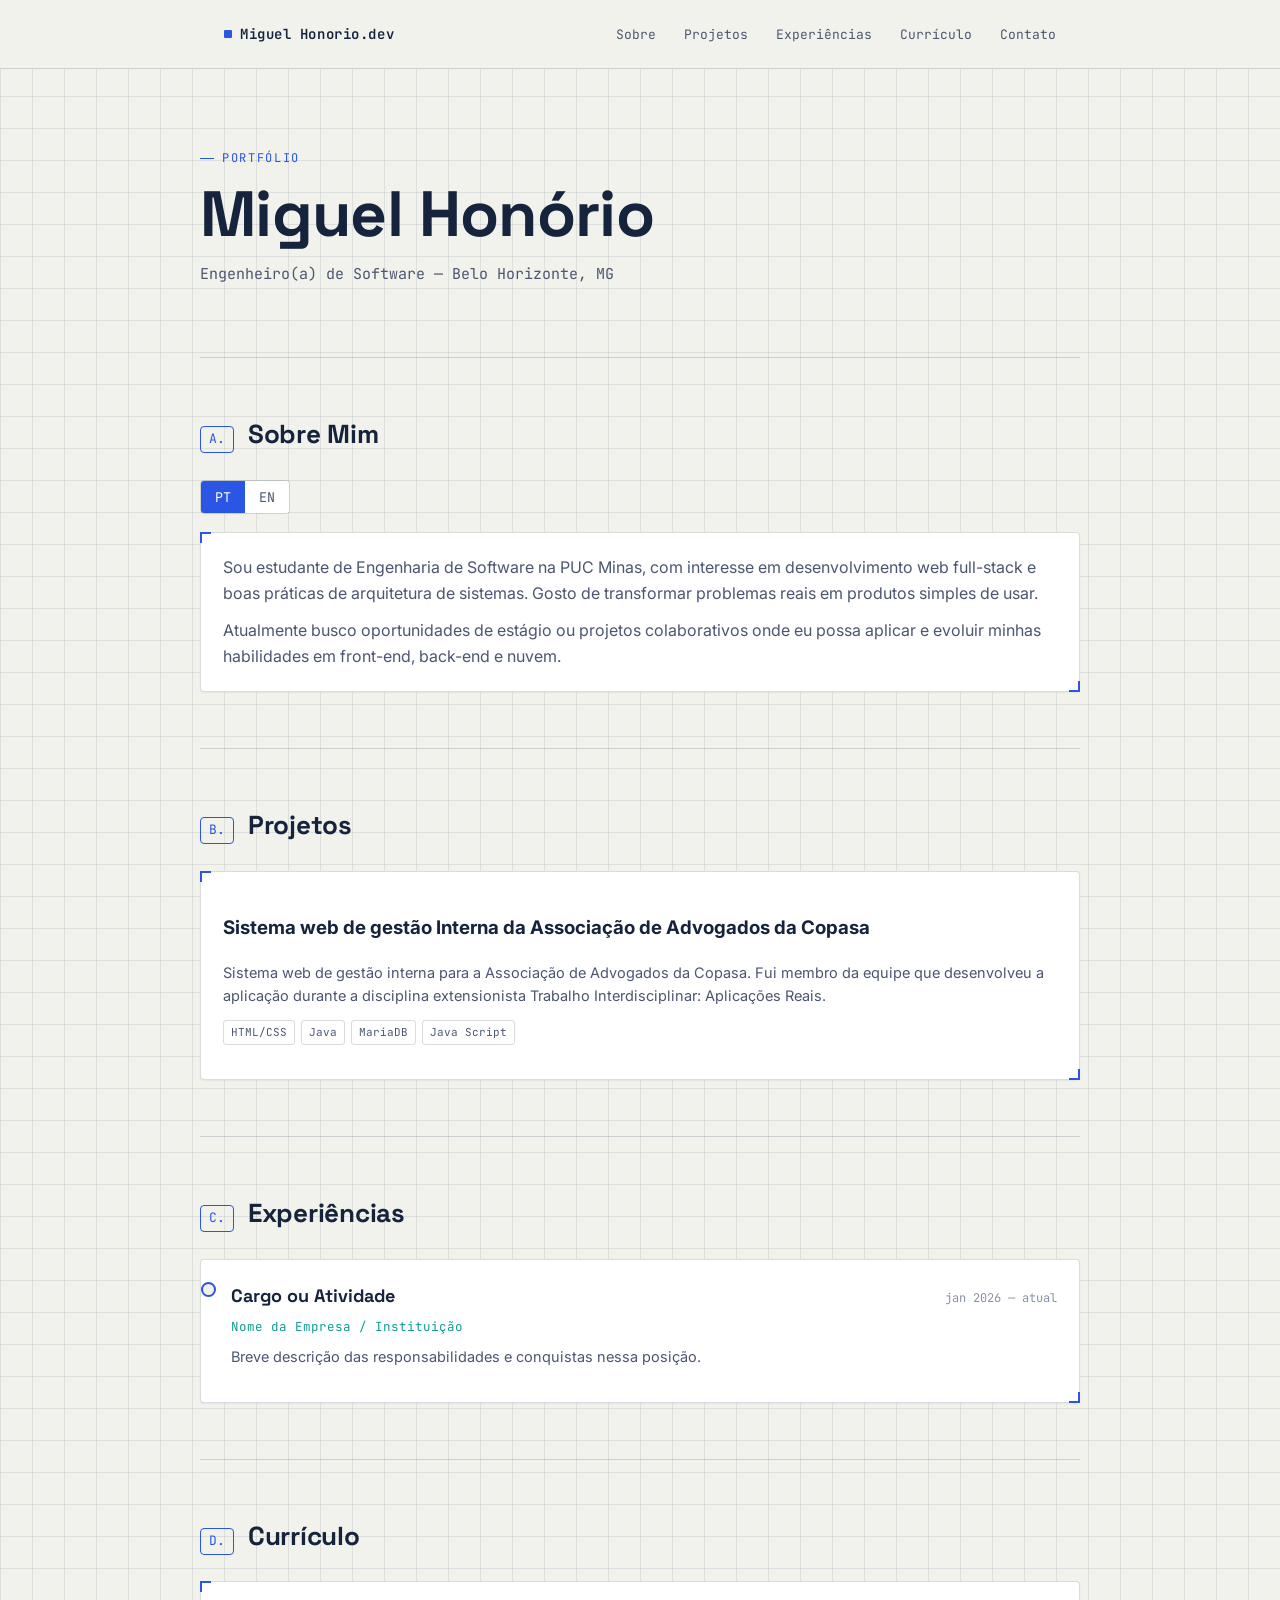
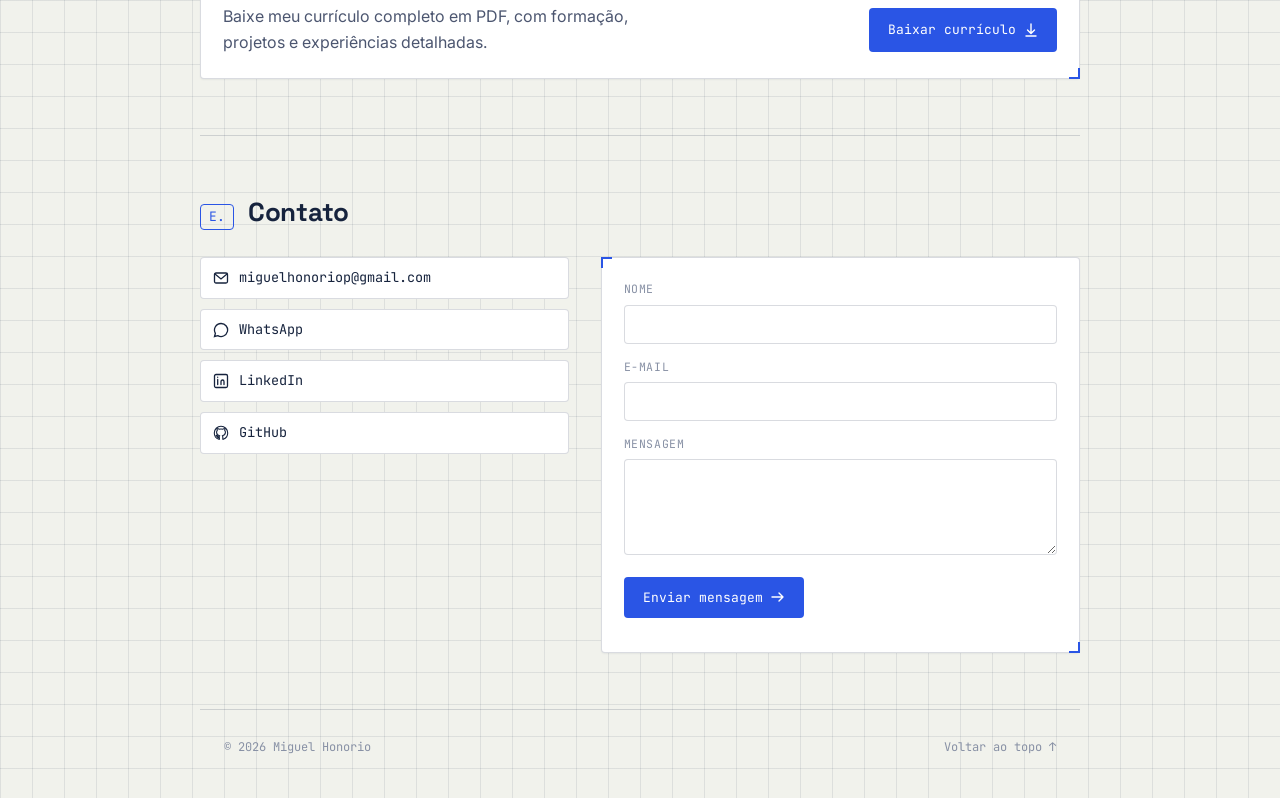
==== commit dca9e4aa: "Update Portifolio" ====
--- a/public/index.html
+++ b/public/index.html
@@ -15,11 +15,11 @@
       <a href="index.html" class="logo"><span class="dot"></span>Miguel Honorio.dev</a>
       <nav>
         <ul class="nav-links">
-          <li><a href="#sobre">Sobre</a></li>
-          <li><a href="#projetos">Projetos</a></li>
-          <li><a href="#experiencias">Experiências</a></li>
-          <li><a href="#curriculo">Currículo</a></li>
-          <li><a href="#contato">Contato</a></li>
+          <li><a href="#sobre" data-i18n="nav_sobre">Sobre</a></li>
+          <li><a href="#projetos" data-i18n="nav_projetos">Projetos</a></li>
+          <li><a href="#experiencias" data-i18n="nav_experiencias">Experiências</a></li>
+          <li><a href="#curriculo" data-i18n="nav_curriculo">Currículo</a></li>
+          <li><a href="#contato" data-i18n="nav_contato">Contato</a></li>
         </ul>
       </nav>
       <button class="nav-toggle" id="nav-toggle" aria-label="Abrir menu" aria-expanded="false">
@@ -30,19 +30,19 @@
 
   <!-- PORTIFÓLIO / NOME -->
   <section class="hero wrap">
-    <span class="eyebrow">Portfólio</span>
+    <span class="eyebrow" data-i18n="eyebrow">Portfólio</span>
     <h1>Miguel Honório</h1>
-    <p class="role">Engenheiro(a) de Software — Belo Horizonte, MG</p>
+    <p class="role" data-i18n="hero_role">Engenheiro(a) de Software — Belo Horizonte, MG</p>
   </section>
 
   <!-- SOBRE MIM -->
   <section class="sheet wrap" id="sobre">
     <div class="sheet-head">
       <span class="sheet-index">A.</span>
-      <h2>Sobre Mim</h2>
-    </div>
-
-    <div class="lang-toggle" role="group" aria-label="Idioma da apresentação">
+      <h2 data-i18n="head_sobre">Sobre Mim</h2>
+    </div>
+
+    <div class="lang-toggle" role="group" aria-label="Idioma do site">
       <button type="button" class="active" data-lang="pt">PT</button>
       <button type="button" data-lang="en">EN</button>
     </div>
@@ -69,44 +69,44 @@
   <section class="sheet wrap" id="projetos">
     <div class="sheet-head">
       <span class="sheet-index">B.</span>
-      <h2>Projetos</h2>
-    </div>
+      <h2 data-i18n="head_projetos">Projetos</h2>
+    </div>
+
+    <div class="project-cards">
+      <article class="project-card card">
+        <div class="project-card-img">
+          <img src="assets/img/projeto-1.jpg" alt="" loading="lazy" onerror="this.style.display='none'">
+        </div>
+        <div class="project-card-body">
+          <h3 data-i18n="proj1_title">Sistema web de gestão Interna da Associação de Advogados da Copasa</h3>
+          <p class="item-desc" data-i18n="proj1_desc">Sistema web de gestão interna para a Associação de Advogados da Copasa. Fui membro da equipe que desenvolveu a aplicação durante a disciplina extensionista Trabalho Interdisciplinar: Aplicações Reais.</p>
+          <div class="tags">
+            <span class="tag">HTML/CSS</span>
+            <span class="tag">Java</span>
+            <span class="tag">MariaDB</span>
+            <span class="tag">Java Script</span>
+          </div>
+        </div>
+      </article>
+    </div>
+  </section>
+
+  <!-- EXPERIÊNCIAS -->
+  <section class="sheet wrap" id="experiencias">
+    <div class="sheet-head">
+      <span class="sheet-index">C.</span>
+      <h2 data-i18n="head_experiencias">Experiências</h2>
+    </div>
+
     <div class="timeline">
+
       <article class="timeline-item card">
         <div class="item-top">
-          <h3>Nome do Projeto 1</h3>
-          <span class="item-period">2026</span>
+          <h3 data-i18n="exp_cargo">Cargo ou Atividade</h3>
+          <span class="item-period" data-i18n="exp_period">jan 2026 — atual</span>
         </div>
-        <p class="item-desc">Breve descrição do que o projeto faz e qual problema resolve.</p>
-        <div class="tags">
-          <span class="tag">React</span>
-          <span class="tag">Node.js</span>
-          <span class="tag">PostgreSQL</span>
-        </div>
-        <div class="card-links">
-          <a href="projeto.html">Ver detalhes →</a>
-          <a href="https://github.com/seu-usuario" target="_blank" rel="noopener">GitHub</a>
-        </div>
-      </article>
-    </div>
-  </section>
-
-  <!-- EXPERIÊNCIAS -->
-  <section class="sheet wrap" id="experiencias">
-    <div class="sheet-head">
-      <span class="sheet-index">C.</span>
-      <h2>Experiências</h2>
-    </div>
-
-    <div class="timeline">
-
-      <article class="timeline-item card">
-        <div class="item-top">
-          <h3>Cargo ou Atividade</h3>
-          <span class="item-period">jan 2026 — atual</span>
-        </div>
-        <p class="item-sub">Nome da Empresa / Instituição</p>
-        <p class="item-desc">Breve descrição das responsabilidades e conquistas nessa posição.</p>
+        <p class="item-sub" data-i18n="exp_empresa">Nome da Empresa / Instituição</p>
+        <p class="item-desc" data-i18n="exp_desc">Breve descrição das responsabilidades e conquistas nessa posição.</p>
       </article>
     </div>
   </section>
@@ -115,13 +115,13 @@
   <section class="sheet wrap" id="curriculo">
     <div class="sheet-head">
       <span class="sheet-index">D.</span>
-      <h2>Currículo</h2>
+      <h2 data-i18n="head_curriculo">Currículo</h2>
     </div>
 
     <div class="card resume-card">
-      <p>Baixe meu currículo completo em PDF, com formação, projetos e experiências detalhadas.</p>
+      <p data-i18n="resume_text">Baixe meu currículo completo em PDF, com formação, projetos e experiências detalhadas.</p>
       <a class="btn btn-primary" href="assets/doc/Miguel Honorio - Curriculum Vitae.pdf" download>
-        Baixar currículo
+        <span data-i18n="resume_btn">Baixar currículo</span>
         <svg width="14" height="14" viewBox="0 0 14 14" fill="none"><path d="M7 1v9M3.5 7 7 10.5 10.5 7M2 13h10" stroke="currentColor" stroke-width="1.4" stroke-linecap="round" stroke-linejoin="round"/></svg>
       </a>
     </div>
@@ -131,7 +131,7 @@
   <section class="sheet wrap" id="contato">
     <div class="sheet-head">
       <span class="sheet-index">E.</span>
-      <h2>Contato</h2>
+      <h2 data-i18n="head_contato">Contato</h2>
     </div>
 
     <div class="contact-grid">
@@ -161,7 +161,7 @@
   method="POST"
 >
   <div class="form-field">
-    <label for="name">Nome</label>
+    <label for="name" data-i18n="form_name">Nome</label>
     <input
       type="text"
       id="name"
@@ -172,7 +172,7 @@
   </div>
 
   <div class="form-field">
-    <label for="email">E-mail</label>
+    <label for="email" data-i18n="form_email">E-mail</label>
     <input
       type="email"
       id="email"
@@ -183,7 +183,7 @@
   </div>
 
   <div class="form-field">
-    <label for="message">Mensagem</label>
+    <label for="message" data-i18n="form_message">Mensagem</label>
     <textarea
       id="message"
       name="message"
@@ -192,7 +192,7 @@
   </div>
 
   <button type="submit" class="btn btn-primary">
-    Enviar mensagem
+    <span data-i18n="form_send">Enviar mensagem</span>
     <svg width="14" height="14" viewBox="0 0 14 14" fill="none">
       <path
         d="M1 7h11M8 3l4 4-4 4"
@@ -214,7 +214,7 @@
   <footer class="site-footer">
     <div class="wrap">
       <span>© 2026 Miguel Honorio</span>
-      <a href="#site-header">Voltar ao topo ↑</a>
+      <a href="#site-header" data-i18n="footer_back">Voltar ao topo ↑</a>
     </div>
   </footer>
 
